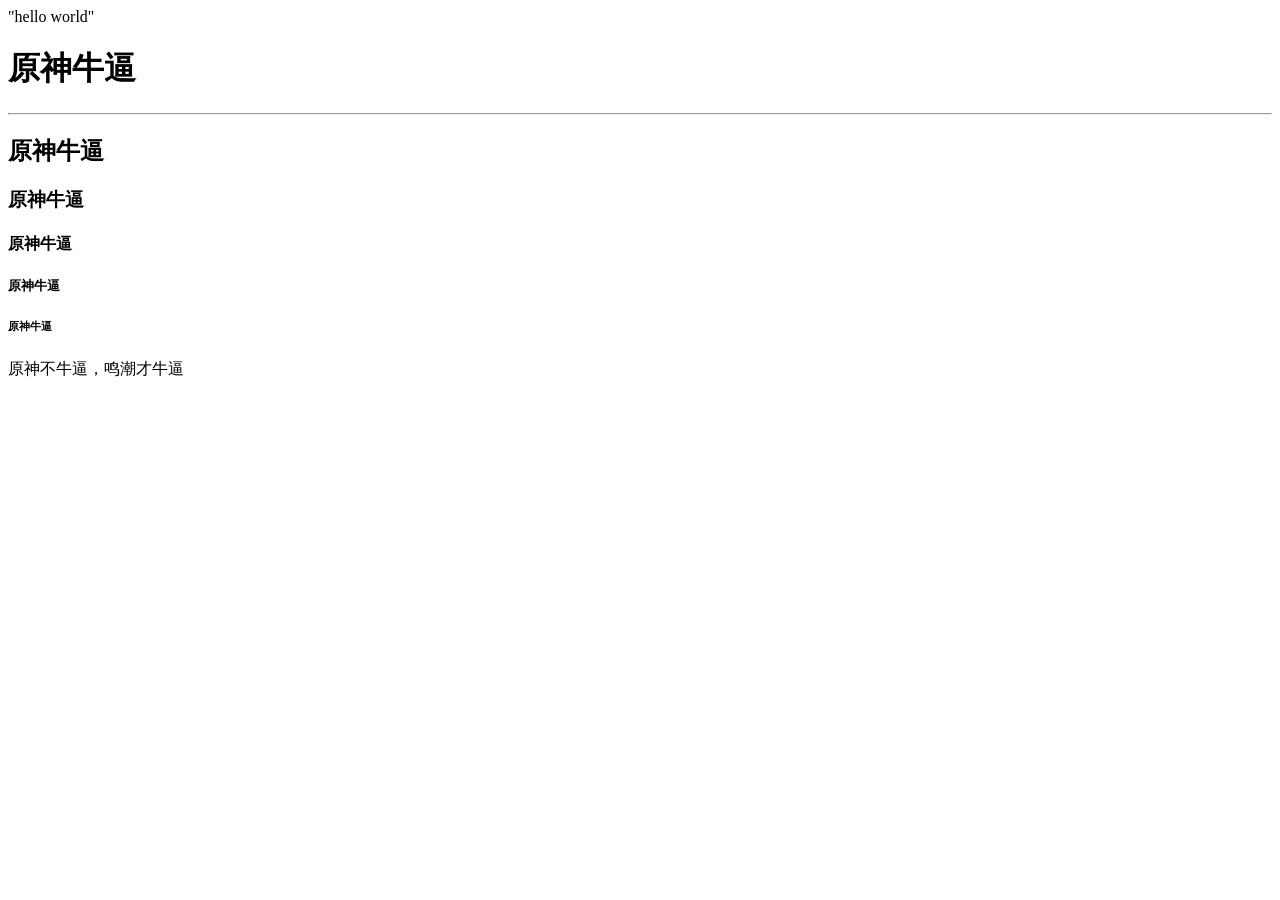
==== Test/WebTest/Test1/index.html @ c0a06e93 "增加我的练习代码" ====
<!DOCTYPE html>
<html lang="en">
<head>
    <meta charset="UTF-8">
    <meta name="viewport" content="width=device-width, initial-scale=1.0">
    <title>王毅</title>
</head>
<body>
    <span>"hello world"</span>
    <h1>原神牛逼</h1>
    <hr></hr>
    <h2>原神牛逼</h2>
    <h3>原神牛逼</h3>
    <h4>原神牛逼</h4>
    <h5>原神牛逼</h5>
    <h6>原神牛逼</h6>
    <p>原神不牛逼，鸣潮才牛逼</p>
</body>
</html>
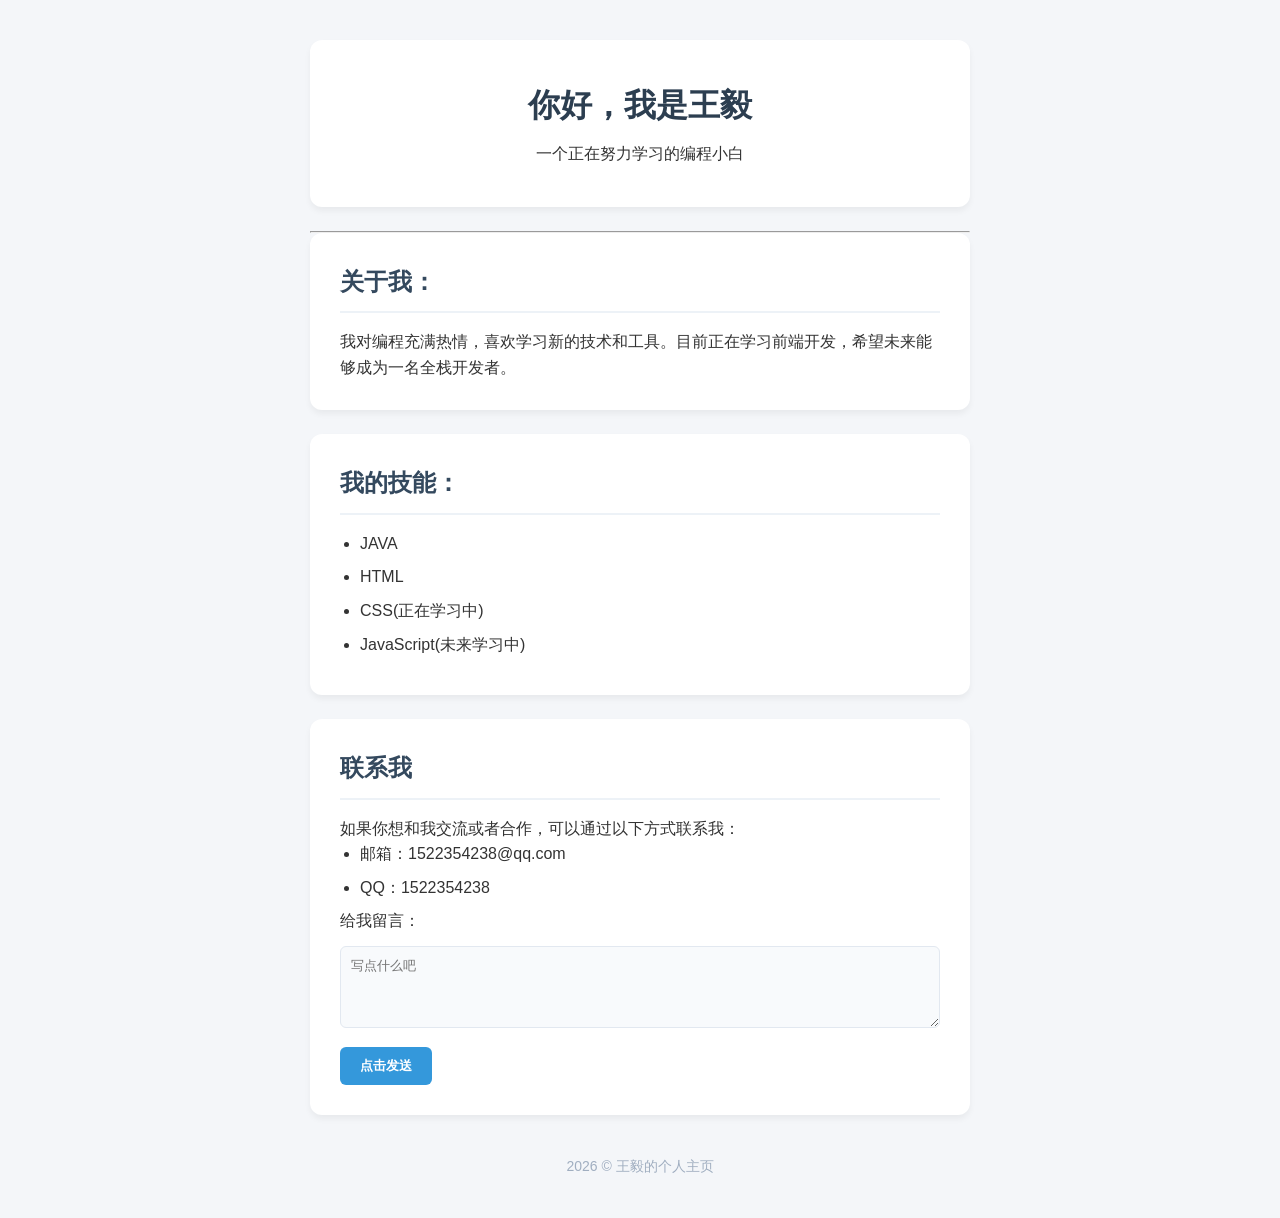
==== commit 9cc38110: "260901" ====
--- a/Test/WebTest/Test1/index.html
+++ b/Test/WebTest/Test1/index.html
@@ -1,19 +1,54 @@
 <!DOCTYPE html>
-<html lang="en">
+<html lang="zh-CN">
 <head>
     <meta charset="UTF-8">
     <meta name="viewport" content="width=device-width, initial-scale=1.0">
-    <title>王毅</title>
+    <title>我的个人主页</title>
+    <link rel="stylesheet" href="style.css">
 </head>
 <body>
-    <span>"hello world"</span>
-    <h1>原神牛逼</h1>
-    <hr></hr>
-    <h2>原神牛逼</h2>
-    <h3>原神牛逼</h3>
-    <h4>原神牛逼</h4>
-    <h5>原神牛逼</h5>
-    <h6>原神牛逼</h6>
-    <p>原神不牛逼，鸣潮才牛逼</p>
+    <header>
+        <h1>你好，我是王毅</h1>
+        <p>一个正在努力学习的编程小白</p>
+    </header>
+
+    <hr>
+    <section>
+        <h2>关于我：</h2>
+        <p>我对编程充满热情，喜欢学习新的技术和工具。目前正在学习前端开发，希望未来能够成为一名全栈开发者。</p>
+    </section>
+
+    <section>
+        <h2>我的技能：</h2>
+        <ul>
+            <li>JAVA</li>
+            <li>HTML</li>
+            <li>CSS(正在学习中)</li>
+            <li>JavaScript(未来学习中)</li>
+        </ul>
+    </section>
+
+    <section>
+        <h2>
+            联系我
+        </h2>
+        <p>如果你想和我交流或者合作，可以通过以下方式联系我：</p>
+        <ul>
+            <li>邮箱：1522354238@qq.com</li>
+            <li>QQ：1522354238</li>
+        </ul>
+
+        <form action="">
+            <label for="message">给我留言：</label>
+            <br>
+            <textarea  id="message" rows="4" cols="30" placeholder="写点什么吧"></textarea>
+            <button type="button">点击发送</button>
+        </form>
+    </section>
+
+    <footer>
+        <p>2026 © 王毅的个人主页</p>
+    </footer>
+
 </body>
 </html>
--- a/Test/WebTest/Test1/style.css
+++ b/Test/WebTest/Test1/style.css
@@ -0,0 +1,84 @@
+*{
+    margin: 0;
+    padding: 0;
+    box-sizing: border-box;
+}
+
+body{
+    font-family:  -apple-system, BlinkMacSystemFont, 'Segoe UI', Roboto, 'Helvetica Neue',Arial,sans-serif;
+    line-height: 1.6;
+    color: #333333;
+    background-color: #f4f6f9;
+
+    max-width: 700px;
+    margin:40px auto;
+    padding:0 20px;
+}
+
+header{
+    text-align: center;
+    padding:40px 20px;
+    background: #ffffff;
+    border-radius: 12px;
+    box-shadow: 0 4px 6px rgba(0,0,0,0.05);
+    margin-bottom: 24px;
+}
+
+h1{
+    color: #2c3e50;
+    margin-bottom: 10px;
+}
+
+section{
+    background: #ffffff;
+    padding: 30px;
+    border-radius: 12px;
+    box-shadow: 0 4px 6px rgba(0,0,0,0.05);
+    margin-bottom: 24px;
+}
+h2{
+    color: #34495e;
+    border-bottom: 2px solid #edf2f7;
+    padding-bottom: 10px;
+    margin-bottom: 16px;
+}
+
+ul {
+    padding-left: 20px;
+}
+
+li{
+    margin-bottom: 8px;
+}
+
+
+textarea{
+    width: 100%;
+    padding: 10px;
+    border: 1px solid #e2e8f0;
+    border-radius: 6px;
+    resize: vertical;
+    margin: 12px 0;
+    background-color: #f8fafc;
+}
+
+button{
+    background-color: #3498db;
+    color: white;
+    border: none;
+    padding: 10px 20px;
+    border-radius: 6px;
+    cursor: pointer;
+    font-weight: bold;
+    transition: background 0.2s ;
+}
+button:hover{
+    background-color: #2980b9;
+}
+
+footer{
+    text-align: center;
+    margin-top: 40px;
+    color: #a0aec0;
+    font-size: 14px;
+}
